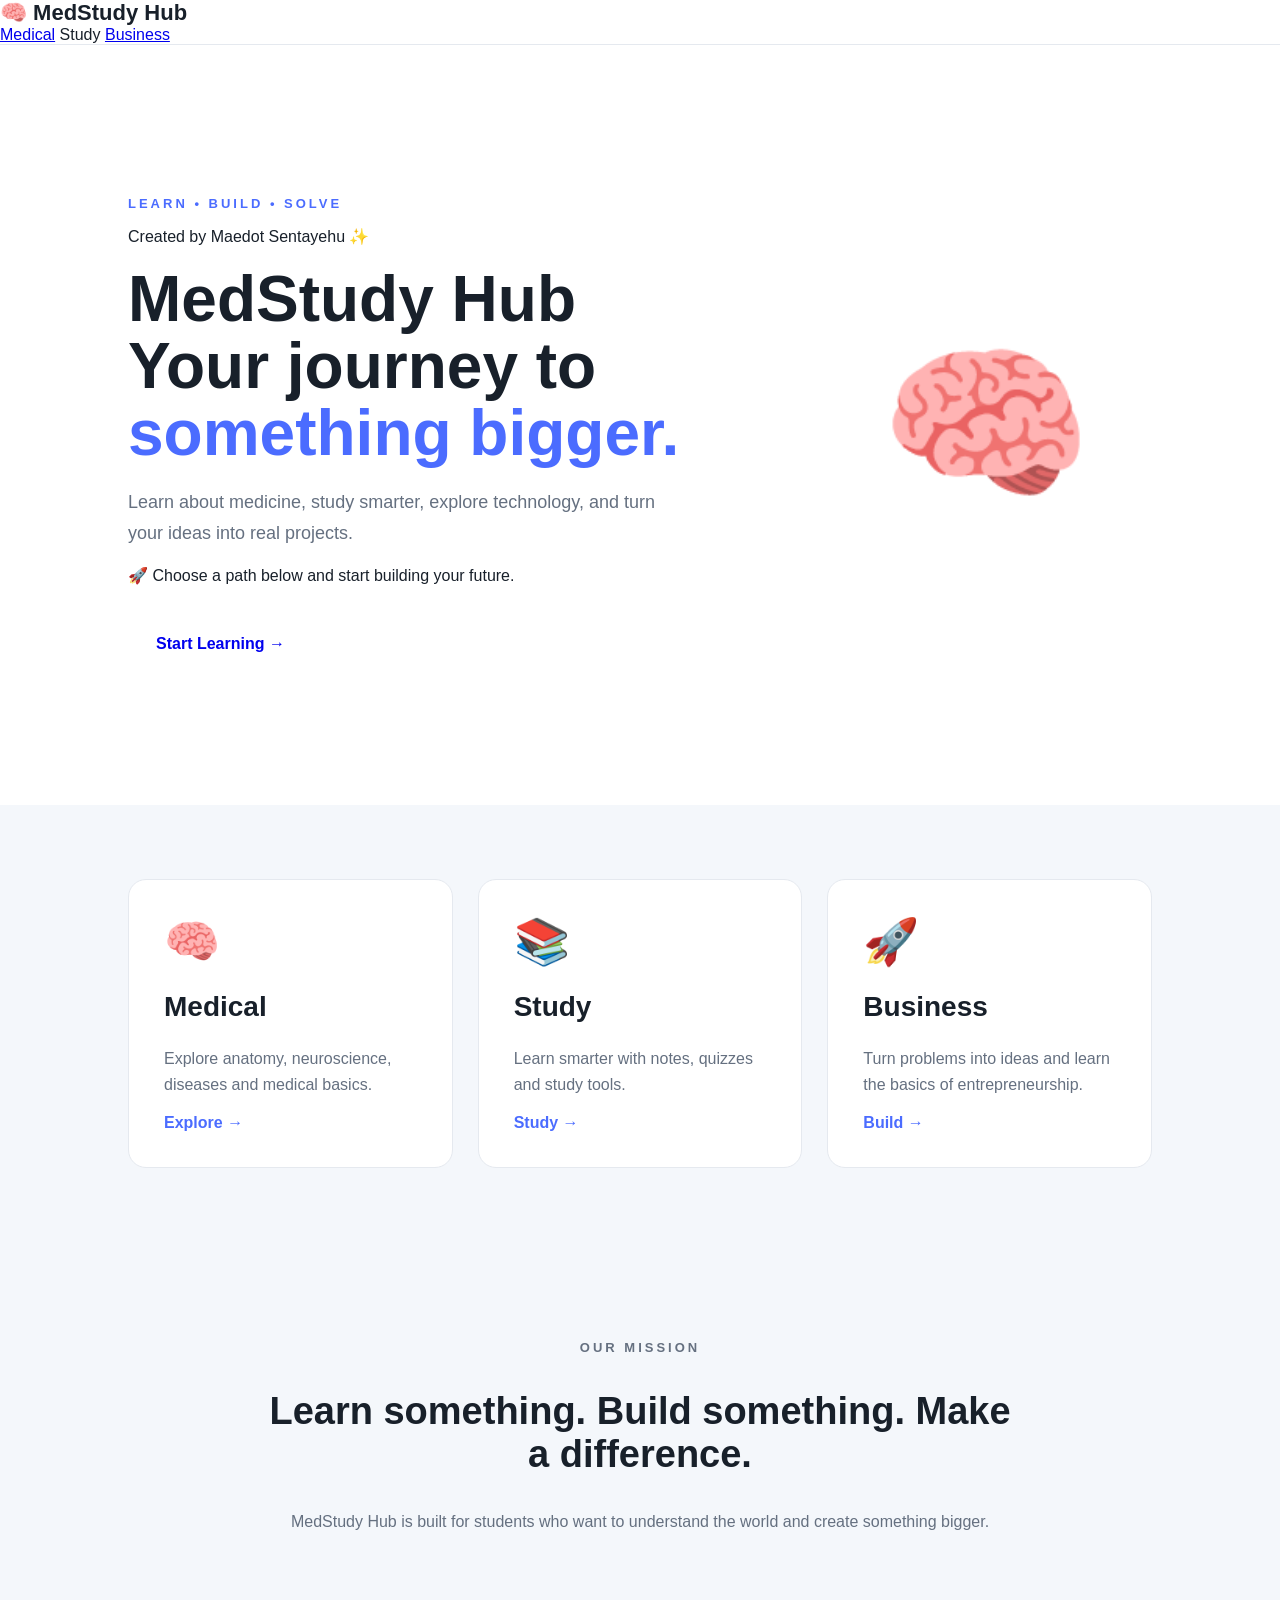
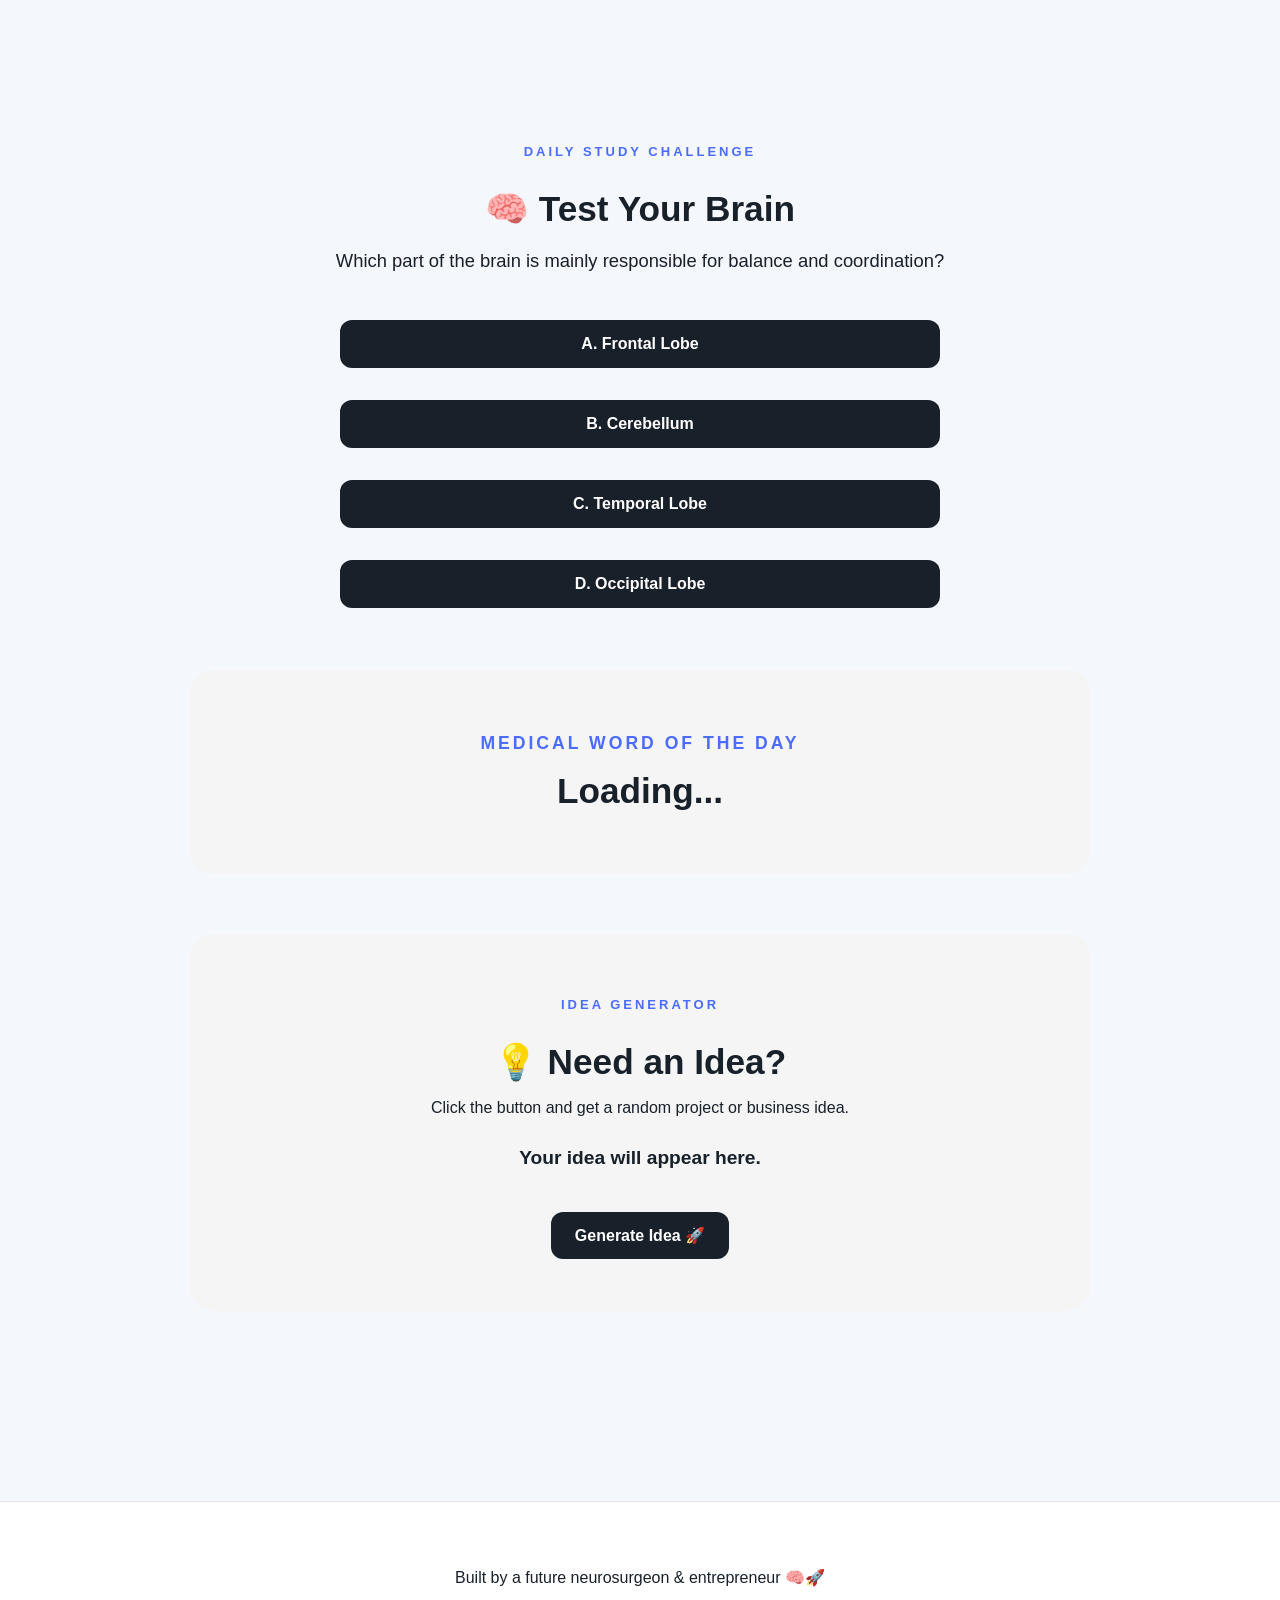
==== index.html @ c432a5d5 "Update index.html" ====
<!DOCTYPE html>
<html lang="en">
<head>
    <meta name="google-site-verification" content="9hBXr6Q60UZRDJuFehzeJ1LkYHriDL4Oe-Ecz3sItZ4" />
    <meta charset="UTF-8">
    <meta name="viewport" content="width=device-width, initial-scale=1.0">
    <title>MedStudy hub| Medical Learning, Study & Business</title>
    <link rel="stylesheet" href="style.css">
    <meta name="description" content="MedStudy Hub — Learn medicine, study smarter, explore business, technology, and build your future.">
</head>

<body>

    <header>
        <div class="logo">🧠 MedStudy Hub</div>

        <nav>
            <a href="#medical">Medical</a>
            <a href="study.html"></a>Study</a>
            <a href="business.html">Business</a>
        </nav>
    </header>

    <main>

        <section class="hero">
            <div>
                <p class="small-title">LEARN • BUILD • SOLVE</p>
                <p>Created by Maedot Sentayehu ✨</p>

                <h1>
                    MedStudy Hub<br>
                    Your journey to<br>
                    <span>something bigger.</span>
                </h1>

                <p class="description">
                    Learn about medicine, study smarter,
                    explore technology, and turn your ideas
                    into real projects.
                    
                   </p>

                <p id="welcome-message"></p>

               <a href="brain.html" class="hero-button">Start Learning →</a>
            </div>

            <div class="brain">
                🧠
            </div>
        </section>

        <section class="cards">

            <div class="card" id="medical">
                <div class="icon">🧠</div>
                <h2>Medical</h2>
                <p>
                    Explore anatomy, neuroscience,
                    diseases and medical basics.
                </p>
                <a href="brain.html">Explore →</a>
            </div>

            <div class="card" id="study">
                <div class="icon">📚</div>
                <h2>Study</h2>
                <p>
                    Learn smarter with notes,
                    quizzes and study tools.
                </p>
                <a href="study.html">Study →</a>
            </div>

            <div class="card" id="business">
                <div class="icon">🚀</div>
                <h2>Business</h2>
                <p>
                    Turn problems into ideas and
                    learn the basics of entrepreneurship.
                </p>
                <a href="business.html">Build →</a>
            </div>

        </section>

        <section class="mission">
            <p class="small-title">OUR MISSION</p>
            <h2>Learn something. Build something. Make a difference.</h2>
            <p>
                MedStudy Hub is built for students who want
                to understand the world and create something bigger.
            </p>
        </section>
        <!-- DAILY STUDY CHALLENGE -->
<section class="daily-challenge">

    <p class="small-title">DAILY STUDY CHALLENGE</p>

    <h2>🧠 Test Your Brain</h2>

    <p class="challenge-question">
        Which part of the brain is mainly responsible for balance and coordination?
    </p>

    <div class="challenge-options">
        <button onclick="checkAnswer(this, false)">A. Frontal Lobe</button>
        <button onclick="checkAnswer(this, true)">B. Cerebellum</button>
        <button onclick="checkAnswer(this, false)">C. Temporal Lobe</button>
        <button onclick="checkAnswer(this, false)">D. Occipital Lobe</button>
    </div>

    <p id="challenge-result"></p>
    
    <!-- MEDICAL WORD OF THE DAY -->
<section class="word-of-day">

    <p class="small-title">MEDICAL WORD OF THE DAY</p>

    <h2 id="medical-word">Loading...</h2>

    <p id="word-definition"></p>

</section>
    <!-- IDEA GENERATOR -->
<section class="idea-generator">

    <p class="small-title">IDEA GENERATOR</p>

    <h2>💡 Need an Idea?</h2>

    <p>Click the button and get a random project or business idea.</p>

    <div class="idea-box">
        <p id="idea-text">Your idea will appear here.</p>

        <button onclick="generateIdea()">Generate Idea 🚀</button>
    </div>

</section>

</section>

    </main>

    <footer>
        <p>Built by a future neurosurgeon & entrepreneur 🧠🚀</p>
    </footer>

    <script src="./script.js"></script>
    <script>
        document.getElementById("welcome-message").textContent =
            "🚀 Choose a path below and start building your future.";
        </script>

</body>
</html>
---- style.css ----
{ 
    box-sizing: border-box;
    }
    
    html {
    scroll-behavior: smooth;
    scroll-padding-top: 90px;
    }
    
    body {
    margin: 0;
    font-family: Arial, sans-serif;
    background: #f4f7fb;
    color: #18202a;
    }
    
    /* HEADER */
    
    header {
    background: white;
    border-bottom: 1px solid #e5e9ef;
    position: sticky;
    top: 0;
    z-index: 1000;
    }
    
    .navbar {
    display: flex;
    justify-content: space-between;
    align-items: center;
    padding: 22px 8%;
    }
    
    .logo {
    font-size: 22px;
    font-weight: bold;
    text-decoration: none;
    color: #18202a;
    }
    
    .nav-links {
    display: flex;
    gap: 30px;
    }
    
    .nav-links a {
    text-decoration: none;
    color: #18202a;
    font-weight: bold;
    }
    
    .nav-links a {
    color: #4b6cff;
    }
    
    /* HOMEPAGE HERO */
    
    .hero {
    min-height: 600px;
    display: flex;
    align-items: center;
    justify-content: space-between;
    padding: 80px 10%;
    background: white;
    }
    
    .small-title,
    .eyebrow {
    font-size: 13px;
    font-weight: bold;
    letter-spacing: 3px;
    color: #4b6cff;
    }
    
    .hero h1 {
    font-size: 64px;
    line-height: 1.05;
    margin: 20px 0;
    }
    
    .hero h1 span {
    color: #4b6cff;
    }
    
    .description {
    max-width: 550px;
    font-size: 18px;
    line-height: 1.7;
    color: #657080;
    }
    
    /* BUTTONS */
    
    button,
    .button {
    display: inline-block;
    margin-top: 20px;
    padding: 15px 28px;
    border: none;
    border-radius: 10px;
    background: #18202a;
    color: white;
    font-size: 16px;
    font-weight: bold;
    text-decoration: none;
    cursor: pointer;
    transition: transform 0.2s;
    }
    
    button,
    .button {
    transform: translateY(-2px);
    }
    
    /* HOMEPAGE BRAIN */
    
    .brain {
    font-size: 170px;
    padding: 60px;
    }
    
    /* HOMEPAGE CARDS */
    
    .cards {
    display: grid;
    grid-template-columns: repeat(3, 1fr);
    gap: 25px;
    padding: 80px 10%;
    }
    
    .card {
    background: white;
    padding: 35px;
    border-radius: 18px;
    border: 1px solid #e5e9ef;
    transition: transform 0.2s;
    }
    
    .card {
    transform: translateY(-6px);
    }
    
    .icon {
    font-size: 45px;
    }
    
    .card h2 {
    font-size: 28px;
    }
    
    .card p {
    color: #657080;
    line-height: 1.6;
    }
    
    .card a {
    text-decoration: none;
    font-weight: bold;
    color: #4b6cff;
    }
    
    /* MISSION */
    
    .mission {
    text-align: center;
    max-width: 750px;
    margin: 40px auto 100px;
    padding: 30px;
    }
    
    .mission h2 {
    font-size: 38px;
    }
    
    .mission p {
    color: #657080;
    line-height: 1.7;
    }
    
    /* MEDICAL HERO */
    
    .medical-hero {
    min-height: 500px;
    display: flex;
    justify-content: center;
    align-items: center;
    gap: 70px;
    padding: 90px 10%;
    background: white;
    }
    
    .hero-text {
    max-width: 600px;
    }
    
    .medical-hero h1 {
    font-size: 52px;
    margin: 20px 0;
    }
    
    .medical-hero p {
    font-size: 18px;
    line-height: 1.7;
    color: #657080;
    }
    
    .hero-brain {
    font-size: 150px;
    }
    
    /* TOPICS */
    
    .topics-section {
    padding: 80px 10%;
    }
    
    .topics-section > h2 {
    text-align: center;
    font-size: 40px;
    margin-bottom: 10px;
    }
    
    .section-intro {
    text-align: center;
    max-width: 650px;
    margin: 0 auto 45px;
    color: #657080;
    line-height: 1.6;
    }
    
    .topics-grid {
    display: grid;
    grid-template-columns: repeat(3, 1fr);
    gap: 25px;
    }
    
    .topic-card {
    background: white;
    padding: 30px;
    border-radius: 18px;
    border: 1px solid #e5e9ef;
    transition: transform 0.2s, box-shadow 0.2s;
    }
    
    .topic-card:hover {
    transform: translateY(-6px);
    box-shadow: 0 10px 30px rgba(199, 144, 144, 0.08);
    }
    
    .topic-icon {
    font-size: 40px;
    margin-bottom: 15px;
    }
    
    .topic-card h3 {
    margin-bottom: 10px;
    }
    
    .topic-card p {
    color: #657080;
    line-height: 1.6;
    }
    
    .topic-card a {
    display: inline-block;
    margin-top: 15px;
    text-decoration: none;
    font-weight: bold;
    color: #4b6cff;
    }
    
    /* LEARNING SECTIONS */
    
    .learning-section {
    padding: 90px 10%;
    }
    
    .section-number {
    font-size: 14px;
    font-weight: bold;
    letter-spacing: 3px;
    color: #4b6cff;
    text-align: center;
    }
    
    .learning-section h2 {
    text-align: center;
    font-size: 40px;
    }
    
    /* BODY SYSTEMS */
    
    .system-grid {
    display: grid;
    grid-template-columns: repeat(3, 1fr);
    gap: 25px;
    margin-top: 45px;
    }
    
    .system-card {
    background: white;
    padding: 30px;
    border-radius: 18px;
    border: 1px solid #e5e9ef;
    cursor: pointer;
transition: transform 0.2s, box-shadow 0.2s;
    }
    
    .system-card span {
    font-size: 40px;
    }
    
    .system-card p {
    color: #657080;
    line-height: 1.6;
    }
    
    /* NEUROSCIENCE */
    
    .dark-section {
    background: #111827;
    color: white;
    }
    
    .dark-section .section-intro {
    color: #cbd5e1;
    }
    
    .brain-info {
    max-width: 1000px;
    margin: 40px auto 0;
    }
    
    .brain-info h3 {
    font-size: 28px;
    }
    
    .brain-info p {
    line-height: 1.7;
    }
    
    .brain-parts {
    display: grid;
    grid-template-columns: repeat(2, 1fr);
    gap: 18px;
    margin-top: 35px;
    }
    
    .brain-parts div {
    padding: 22px;
    border: 1px solid rgba(255, 255, 255, 0.15);
    border-radius: 14px;
    }
    
    .brain-parts strong {
    display: block;
    margin-bottom: 7px;
    }
    
    .brain-parts span {
    opacity: 0.7;
    }
    
    /* MEDICAL TERMS */
    
    .terms-grid {
    display: grid;
    grid-template-columns: repeat(3, 1fr);
    gap: 20px;
    margin-top: 40px;
    }
    
    .term-card {
    padding: 25px;
    border-radius: 16px;
    background: white;
    border: 1px solid #e5e9ef;
    }
    
    .term-card h3 {
    margin-bottom: 8px;
    }
    
    .term-card p {
    color: #657080;
    line-height: 1.5;
    }
    
    /* QUIZ */
    
    .quiz-card {
    max-width: 700px;
    margin: 40px auto 0;
    padding: 35px;
    background: white;
    border-radius: 20px;
    box-shadow: 0 8px 25px rgba(0, 0, 0, 0.08);
    }
    
    .quiz-card button {
    display: block;
    width: 100%;
    padding: 14px;
    margin: 12px 0;
    border: none;
    border-radius: 10px;
    cursor: pointer;
    font-size: 16px;
    }
    
    .quiz-answer {
    margin-top: 20px;
    font-weight: bold;
    color: #4b6cff;
    }
    
    /* FOOTER */
    
    footer {
    text-align: center;
    padding: 50px 20px;
    background: white;
    border-top: 1px solid #e5e9ef;
    }
    
    footer a {
    margin: 0 12px;
    text-decoration: none;
    color: #4b6cff;
    font-weight: bold;
    }
    
    .copyright {
    margin-top: 25px;
    color: #657080;
    }
    
    /* MOBILE */
    
    @media (max-width: 800px) {
    
    .navbar {
        flex-direction: column;
        gap: 15px;
    }
    
    .hero,
    .medical-hero {
        flex-direction: column;
        text-align: center;
        padding: 70px 8%;
    }
    
    .hero h1 {
        font-size: 45px;
    }
    
    .medical-hero h1 {
        font-size: 40px;
    }
    
    .cards,
    .topics-grid,
    .system-grid,
    .terms-grid {
        grid-template-columns: 1fr;
    }
    
    .brain-parts {
        grid-template-columns: 1fr;
    }
    
    .brain {
        font-size: 100px;
    }
    
    .hero-brain {
        font-size: 100px;
    }
    
    .learning-section h2,
    .topics-section > h2 {
        font-size: 32px;
    }
    
    }
    .hero-button {
        display: inline-block;
        margin-top: 20px;
        padding: 14px 28px;
        border-radius: 12px;
        text-decoration: none;
        font-weight: bold;
        transition: transform 0.2s, box-shadow 0.2s;
    }
    
    .hero-button:hover {
        transform: translateY(-3px);
        box-shadow: 0 8px 20px rgba(0,0,0,0.15);
    }
/* DAILY STUDY CHALLENGE */

.daily-challenge {
    max-width: 900px;
    margin: 80px auto;
    padding: 50px 30px;
    text-align: center;
    border-radius: 24px;
}

.daily-challenge h2 {
    font-size: 2.2rem;
    margin-bottom: 20px;
}

.challenge-question {
    font-size: 1.15rem;
    margin-bottom: 30px;
}

.challenge-options {
    display: grid;
    gap: 12px;
    max-width: 600px;
    margin: auto;
}

.challenge-options button {
    padding: 15px;
    border: none;
    border-radius: 12px;
    cursor: pointer;
    font-size: 1rem;
}

#challenge-result {
    margin-top: 25px;
    font-weight: bold;
    font-size: 1.1rem;
}
/* MEDICAL WORD OF THE DAY */

.word-of-day {
    max-width: 900px;
    margin: 60px auto;
    padding: 45px 30px;
    text-align: center;
    border-radius: 24px;
    background: #f5f5f5;
}

.word-of-day h2 {
    font-size: 2.2rem;
    margin: 15px 0;
}

.word-of-day p {
    font-size: 1.1rem;
}
/* IDEA GENERATOR */

.idea-generator {
    max-width: 900px;
    margin: 60px auto;
    padding: 50px 30px;
    text-align: center;
    border-radius: 24px;
    background: #f5f5f5;
}

.idea-generator h2 {
    font-size: 2.2rem;
    margin-bottom: 15px;
}

.idea-box {
    max-width: 650px;
    margin: 30px auto 0;
}

#idea-text {
    font-size: 1.2rem;
    font-weight: 600;
    margin-bottom: 25px;
}

.idea-box button {
    padding: 14px 24px;
    border: none;
    border-radius: 12px;
    cursor: pointer;
    font-size: 1rem;
}
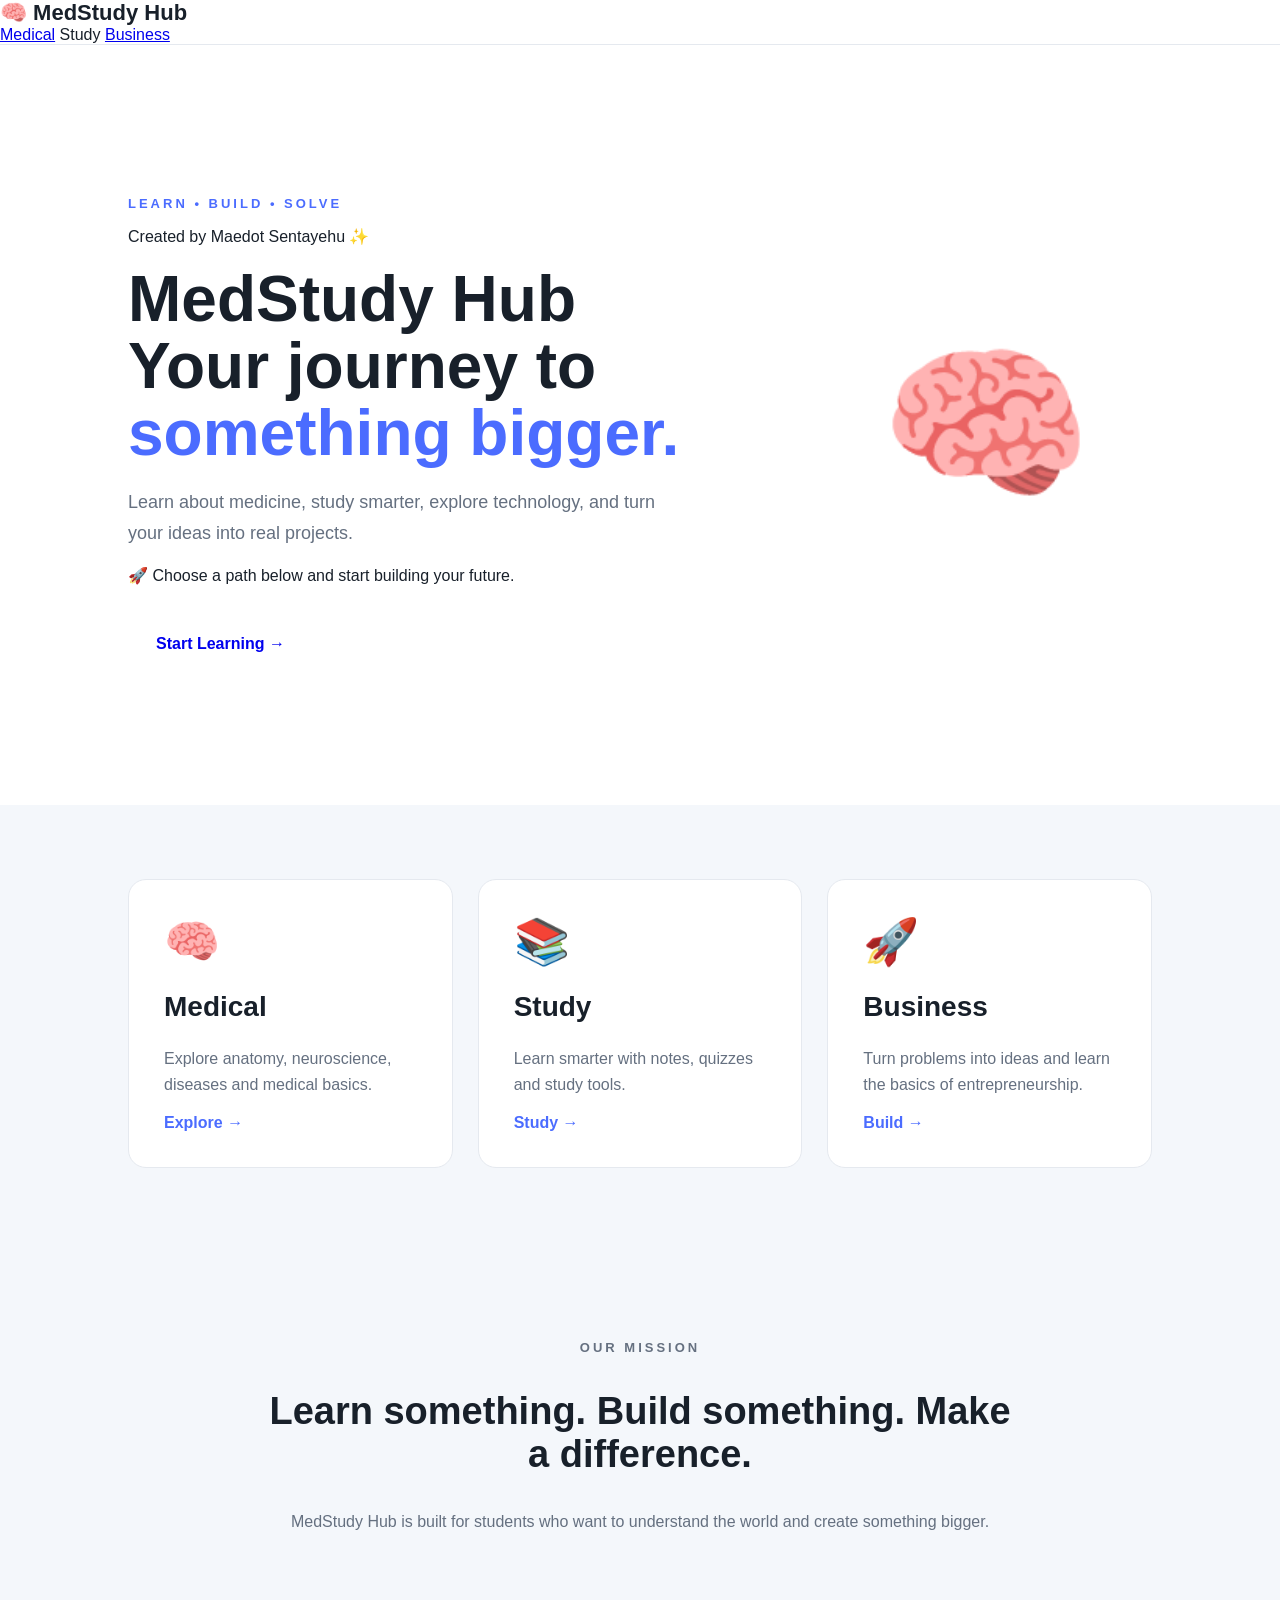
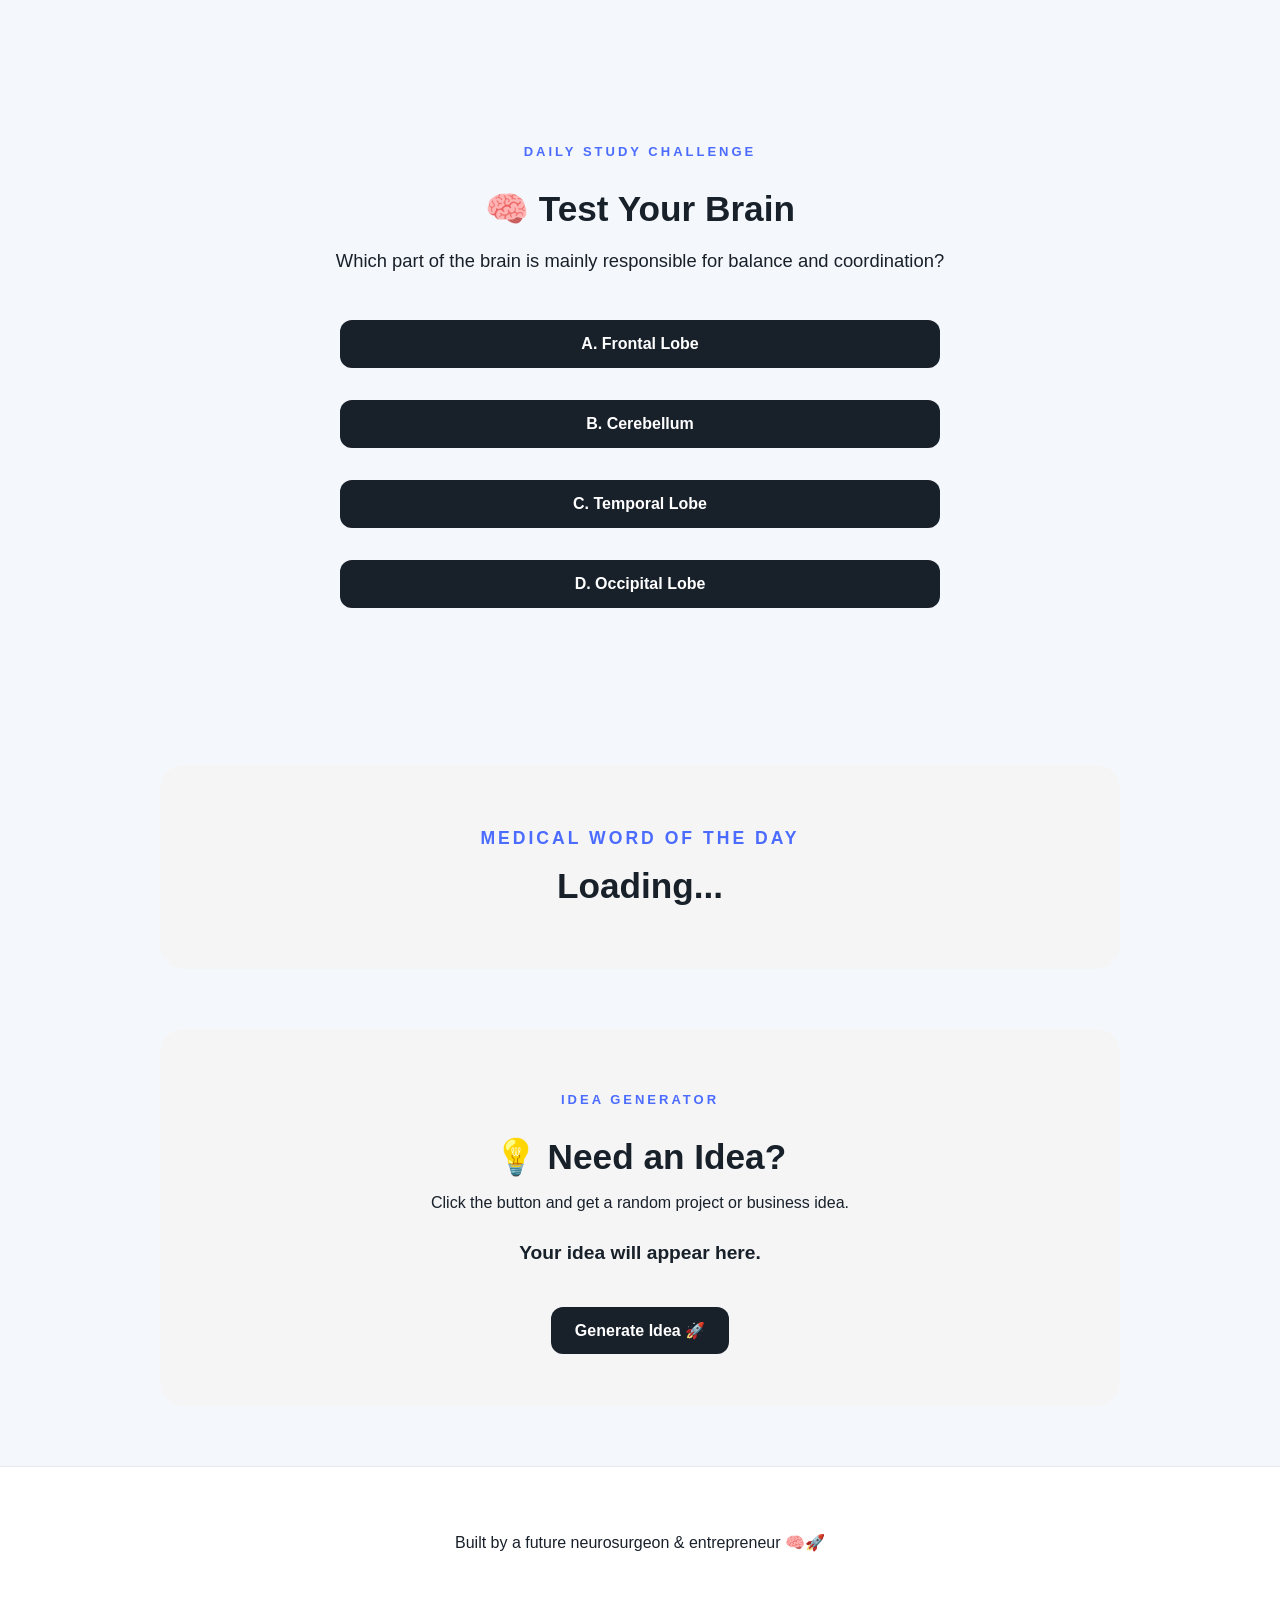
==== commit fe0582f1: "Update index.html" ====
--- a/index.html
+++ b/index.html
@@ -93,7 +93,7 @@
                 to understand the world and create something bigger.
             </p>
         </section>
-        <!-- DAILY STUDY CHALLENGE -->
+       <!-- DAILY STUDY CHALLENGE -->
 <section class="daily-challenge">
 
     <p class="small-title">DAILY STUDY CHALLENGE</p>
@@ -112,8 +112,11 @@
     </div>
 
     <p id="challenge-result"></p>
-    
-    <!-- MEDICAL WORD OF THE DAY -->
+
+</section>
+
+
+<!-- MEDICAL WORD OF THE DAY -->
 <section class="word-of-day">
 
     <p class="small-title">MEDICAL WORD OF THE DAY</p>
@@ -123,7 +126,9 @@
     <p id="word-definition"></p>
 
 </section>
-    <!-- IDEA GENERATOR -->
+
+
+<!-- IDEA GENERATOR -->
 <section class="idea-generator">
 
     <p class="small-title">IDEA GENERATOR</p>
@@ -138,6 +143,7 @@
         <button onclick="generateIdea()">Generate Idea 🚀</button>
     </div>
 
+</section>
 </section>
 
 </section>
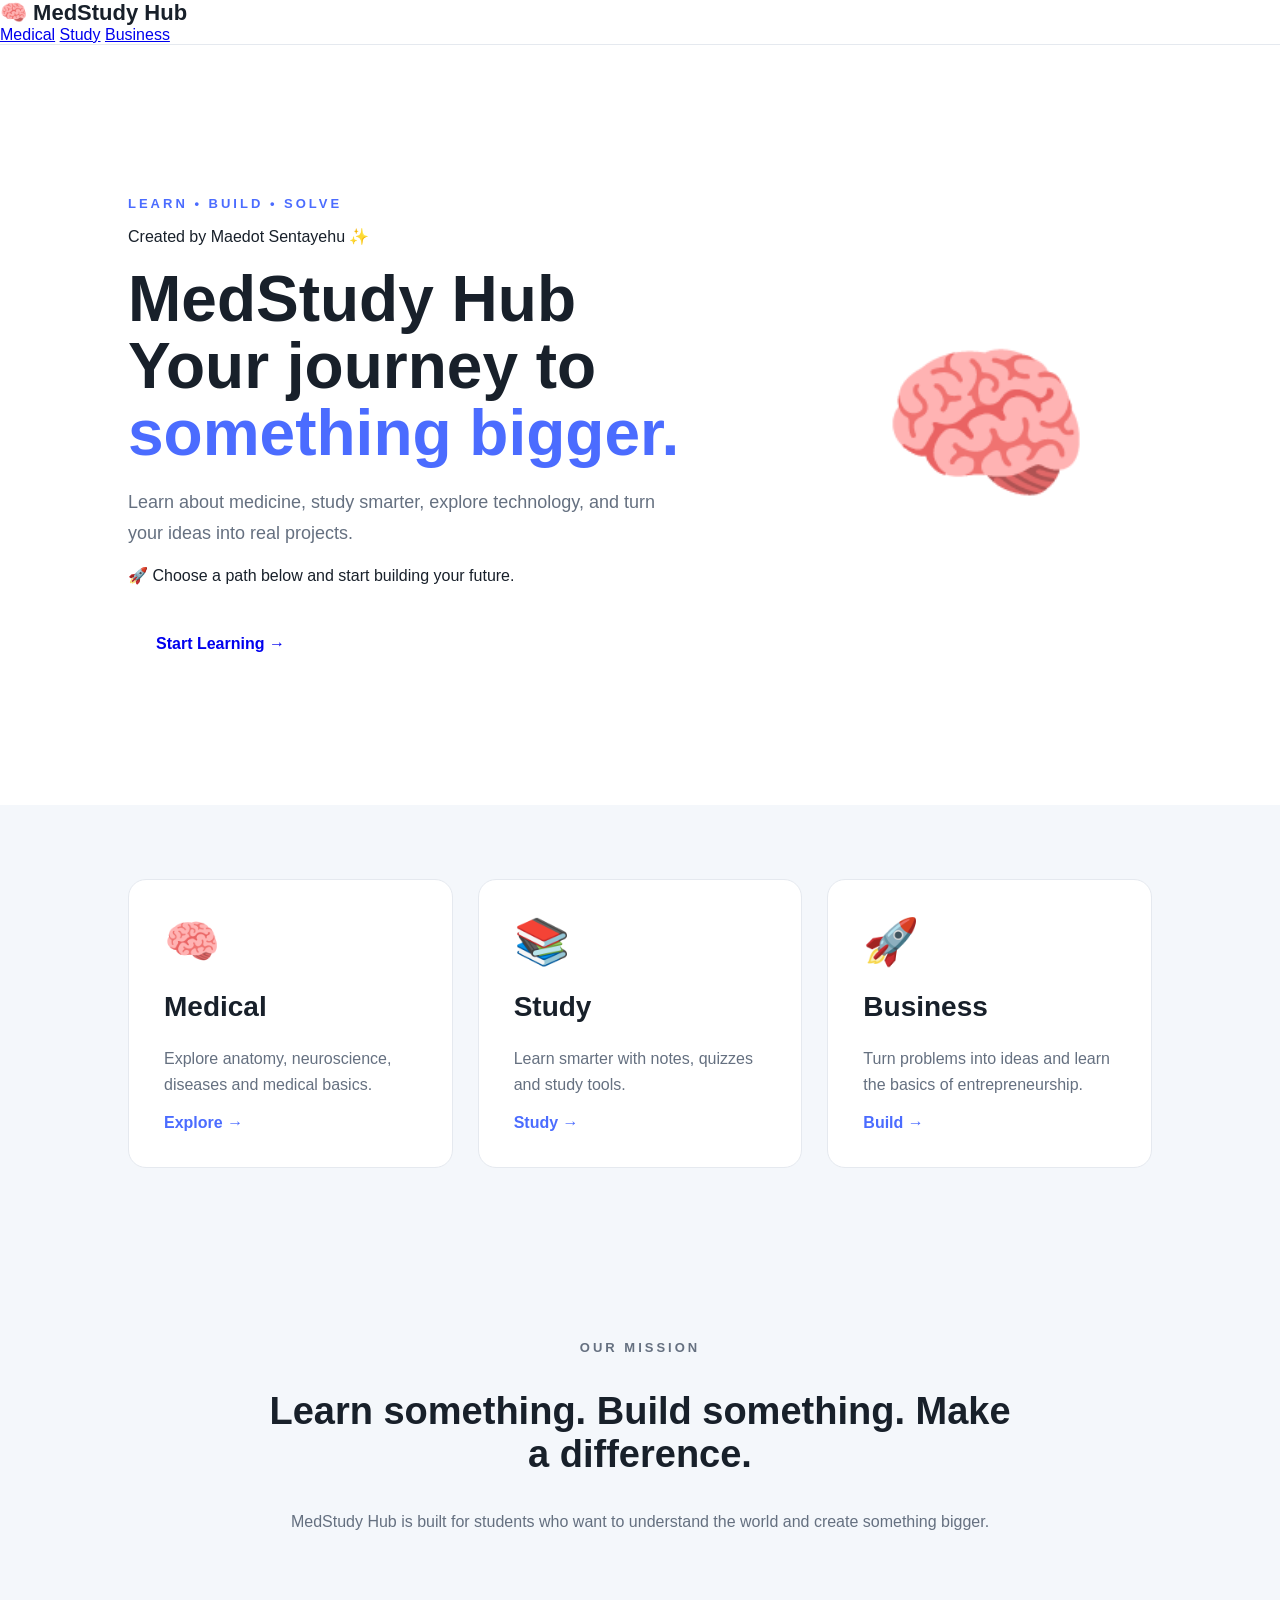
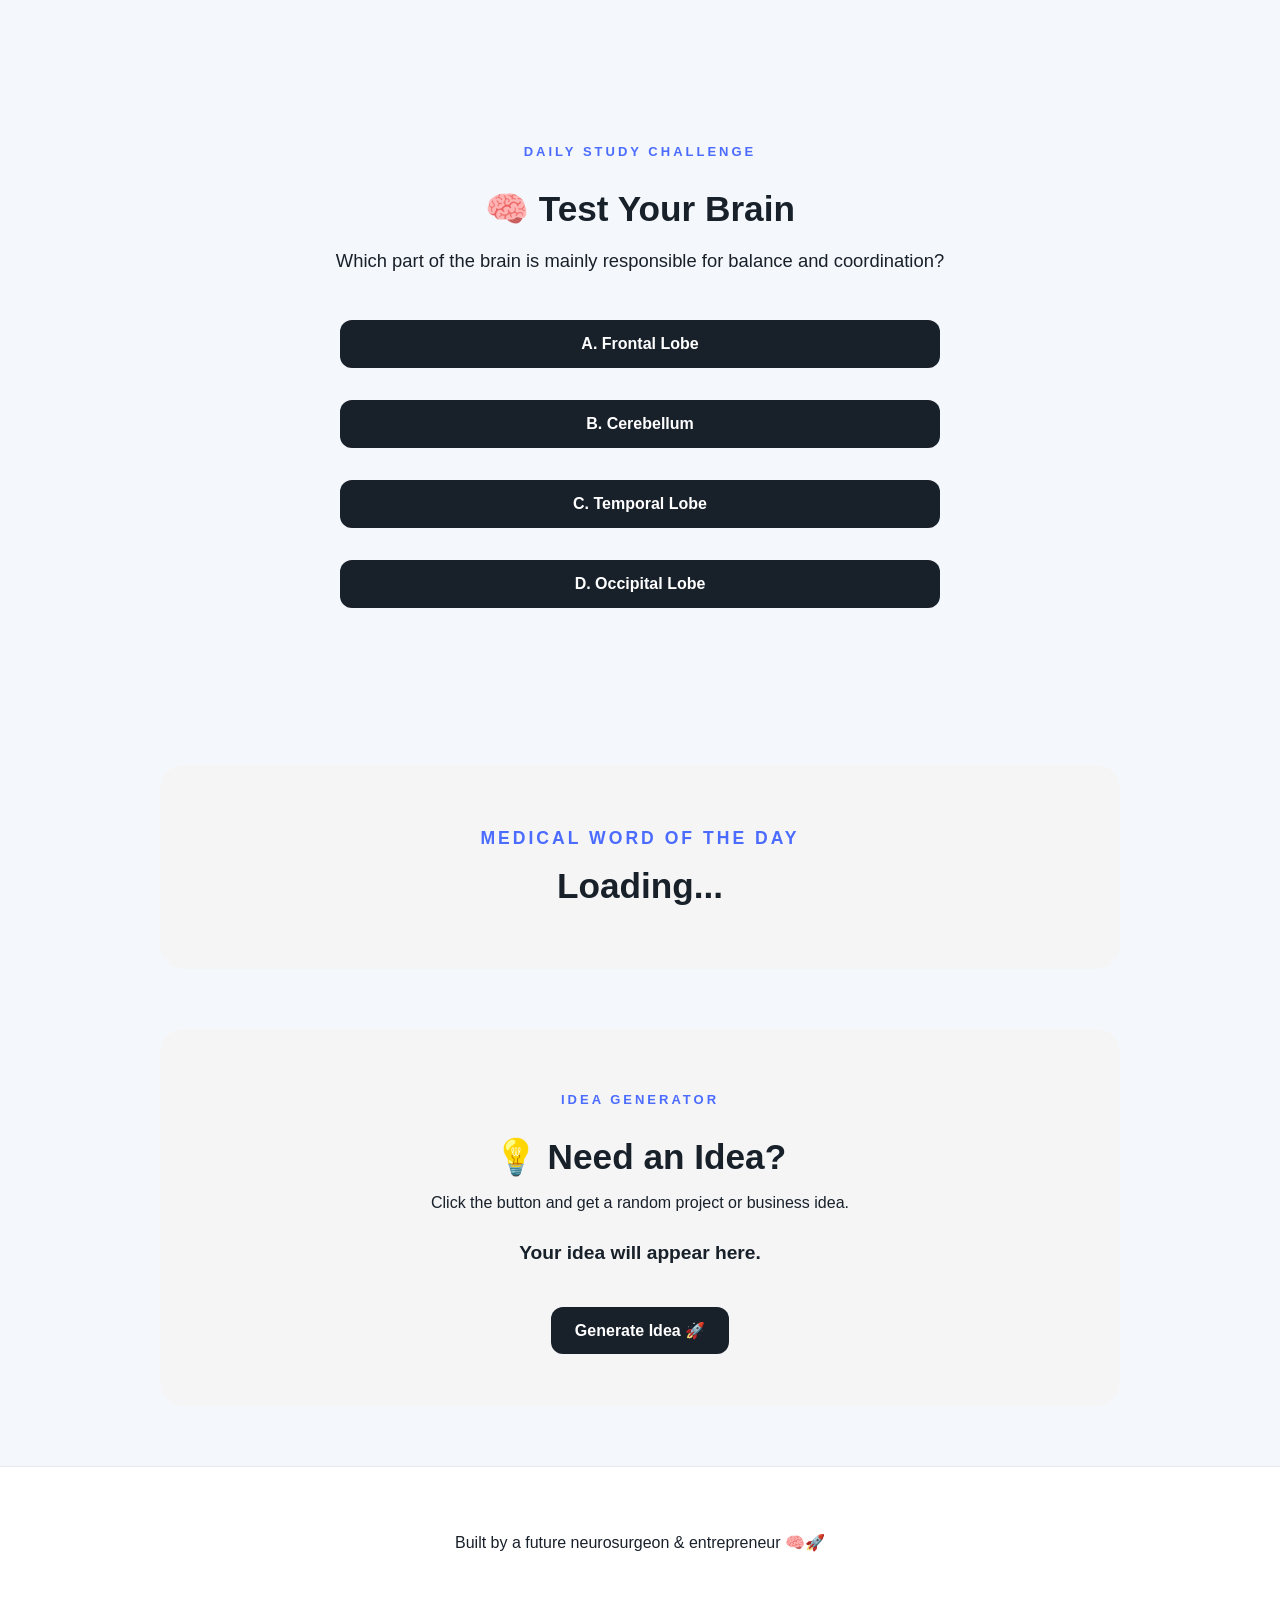
==== commit c920bcf9: "Update index.html" ====
--- a/index.html
+++ b/index.html
@@ -16,7 +16,7 @@
 
         <nav>
             <a href="#medical">Medical</a>
-            <a href="study.html"></a>Study</a>
+            <a href="study.html">Study</a>
             <a href="business.html">Business</a>
         </nav>
     </header>
@@ -144,9 +144,6 @@
     </div>
 
 </section>
-</section>
-
-</section>
 
     </main>
 
@@ -154,7 +151,7 @@
         <p>Built by a future neurosurgeon & entrepreneur 🧠🚀</p>
     </footer>
 
-    <script src="./script.js"></script>
+    <script src="./script.js?v=2"></script>
     <script>
         document.getElementById("welcome-message").textContent =
             "🚀 Choose a path below and start building your future.";
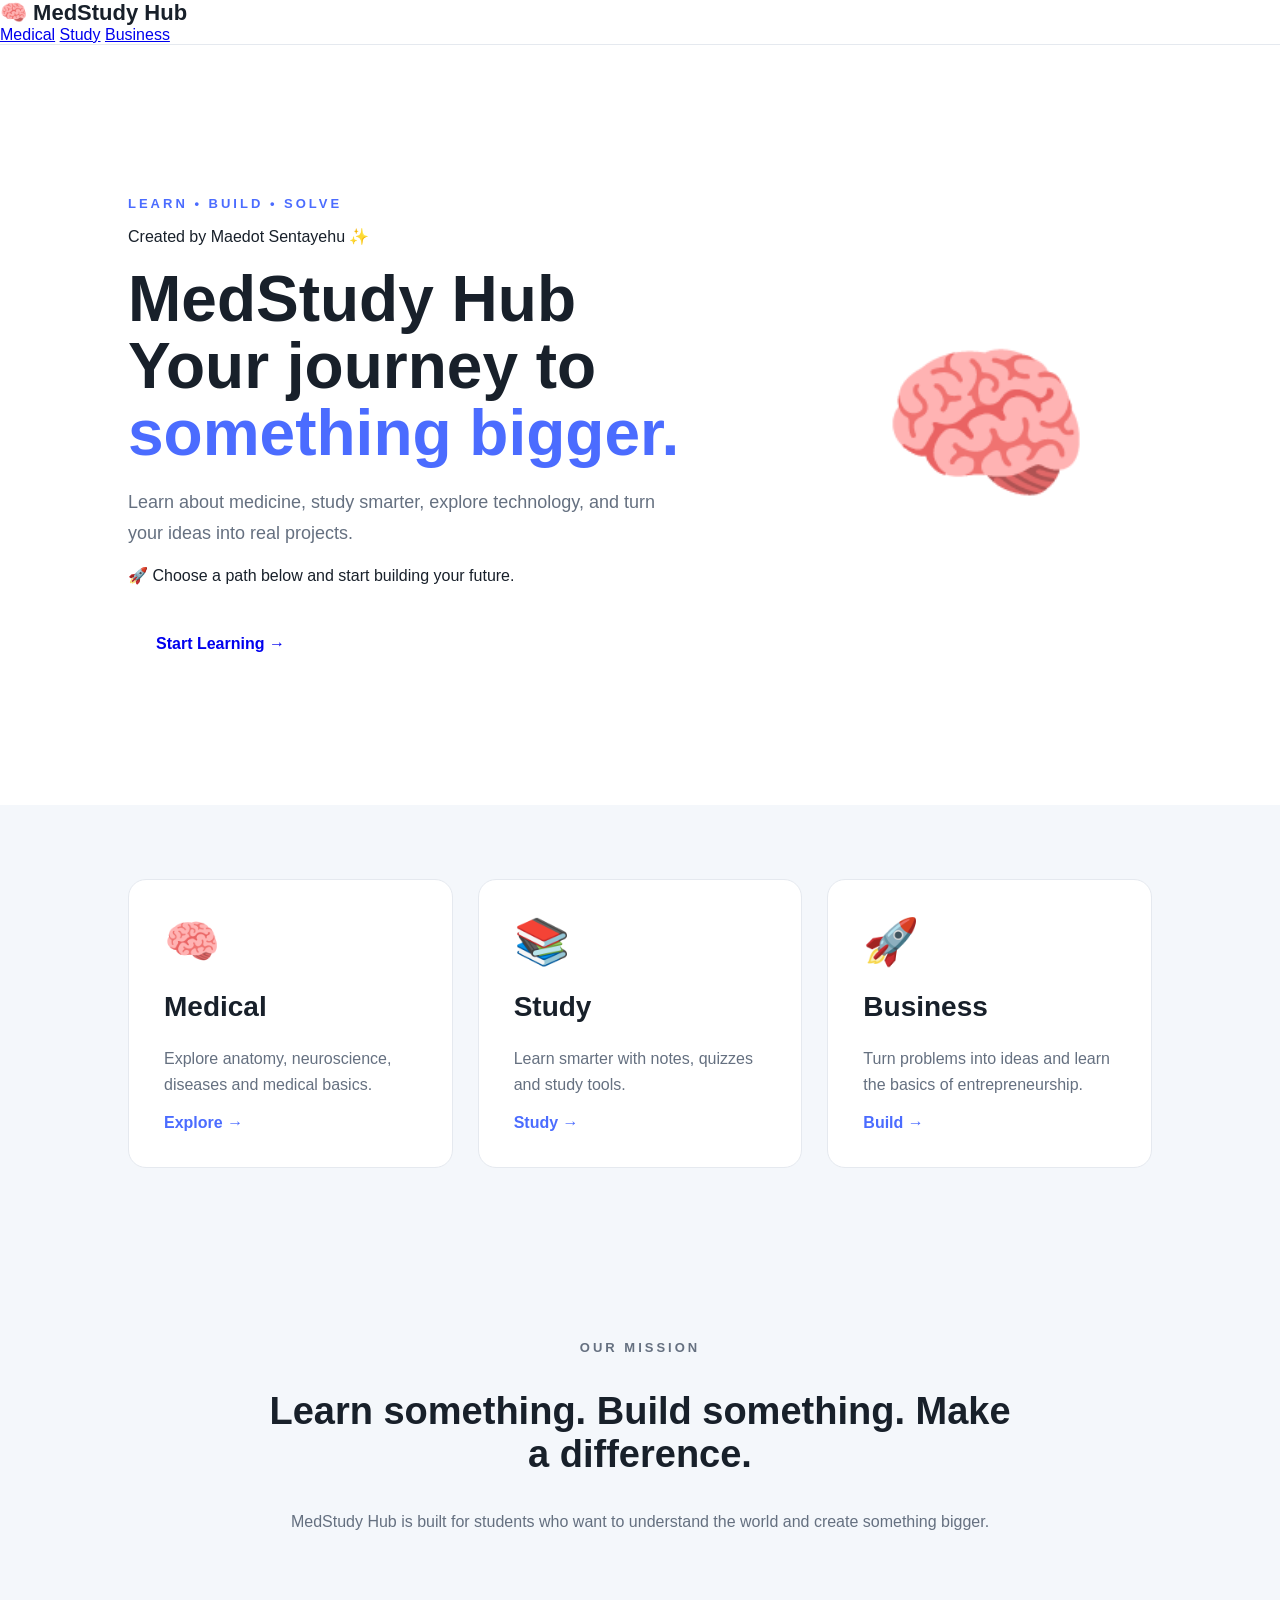
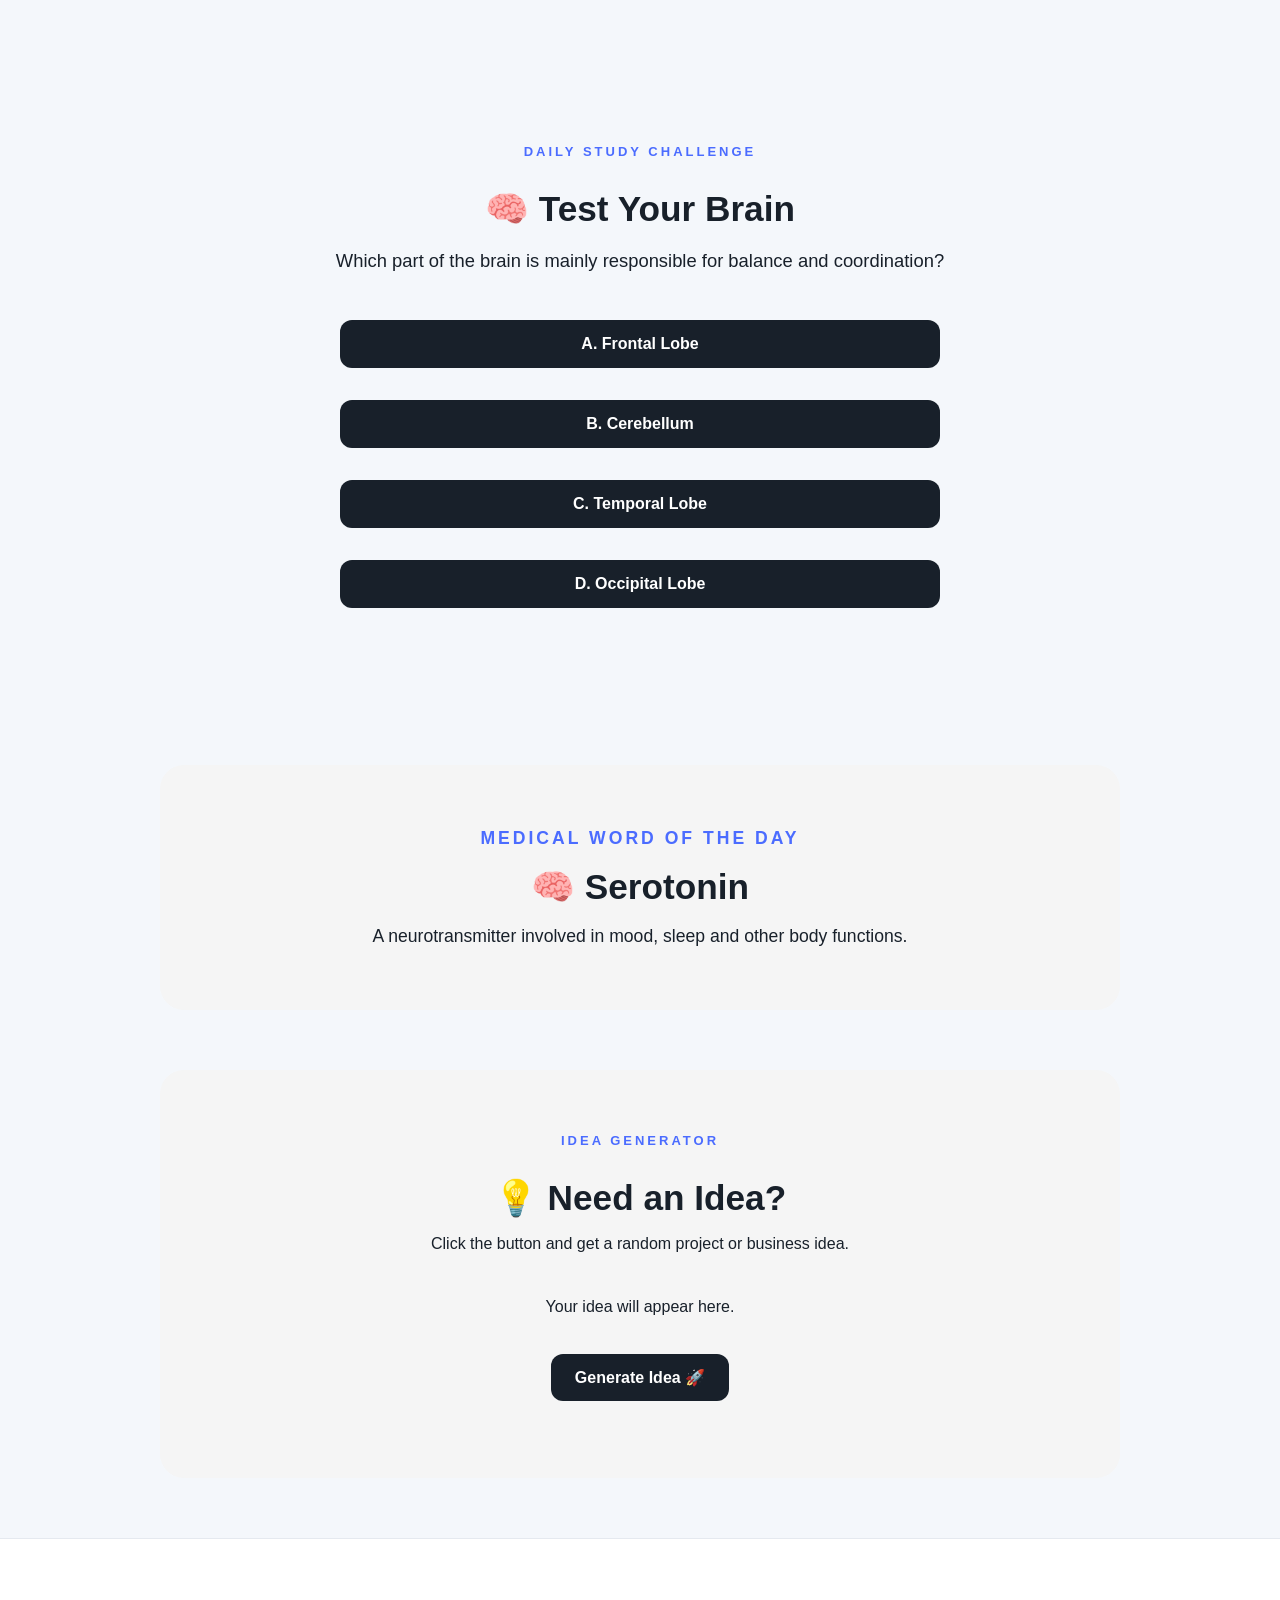
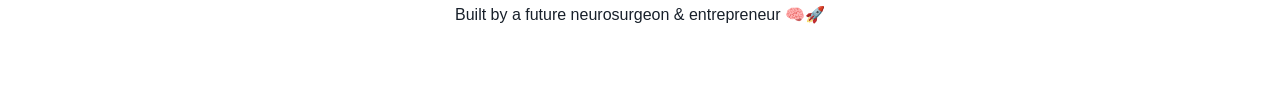
==== commit fe381a34: "Update index.html" ====
--- a/index.html
+++ b/index.html
@@ -156,6 +156,6 @@
         document.getElementById("welcome-message").textContent =
             "🚀 Choose a path below and start building your future.";
         </script>
-
+ <script src="script.js"></script>
 </body>
 </html>
--- a/style.css
+++ b/style.css
@@ -574,8 +574,23 @@
 }
 
 .idea-box {
-    max-width: 650px;
-    margin: 30px auto 0;
+    margin-top: 20px;
+    padding: 25px;
+    border-radius: 18px;
+    text-align: center;
+}
+
+.idea-box p {
+    margin: 0 0 20px 0;
+}
+
+.idea-box button {
+    padding: 12px 22px;
+    border: none;
+    border-radius: 12px;
+    cursor: pointer;
+    font-size: 16px;
+}
 }
 
 #idea-text {
